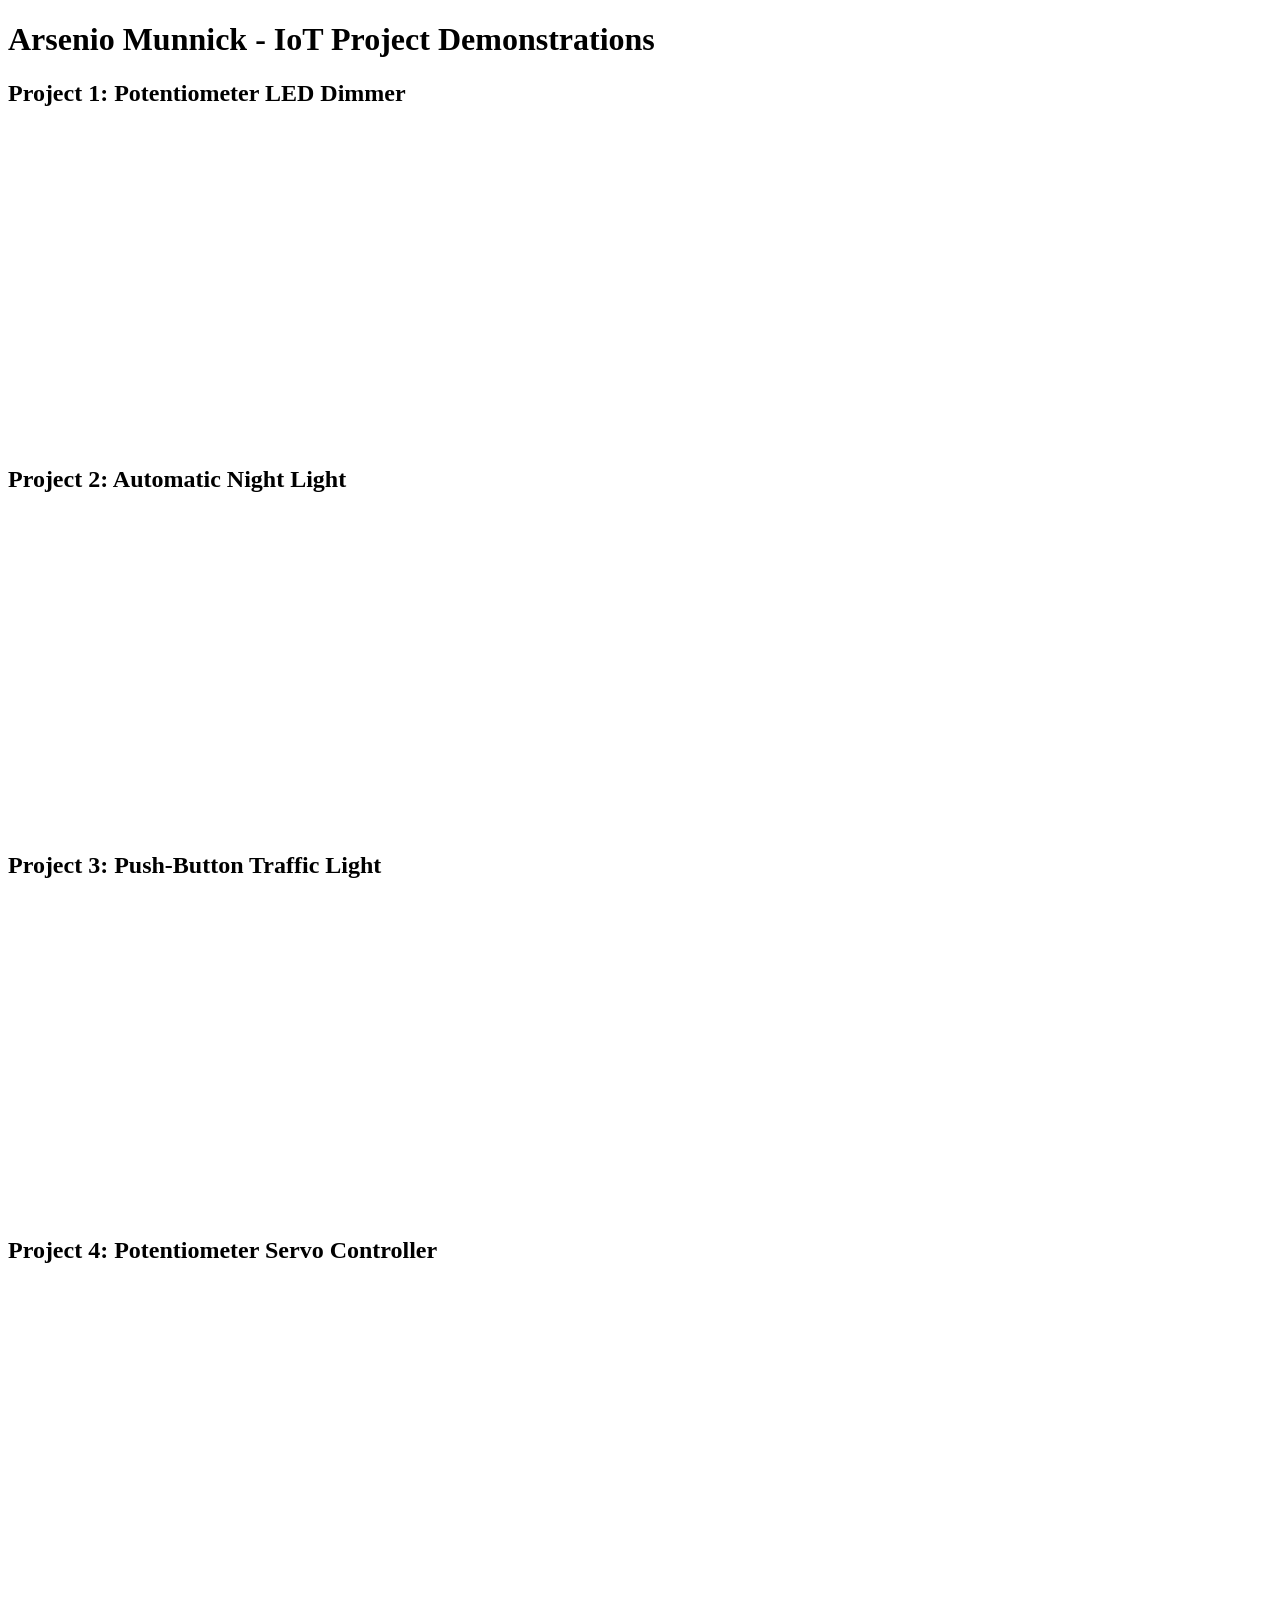
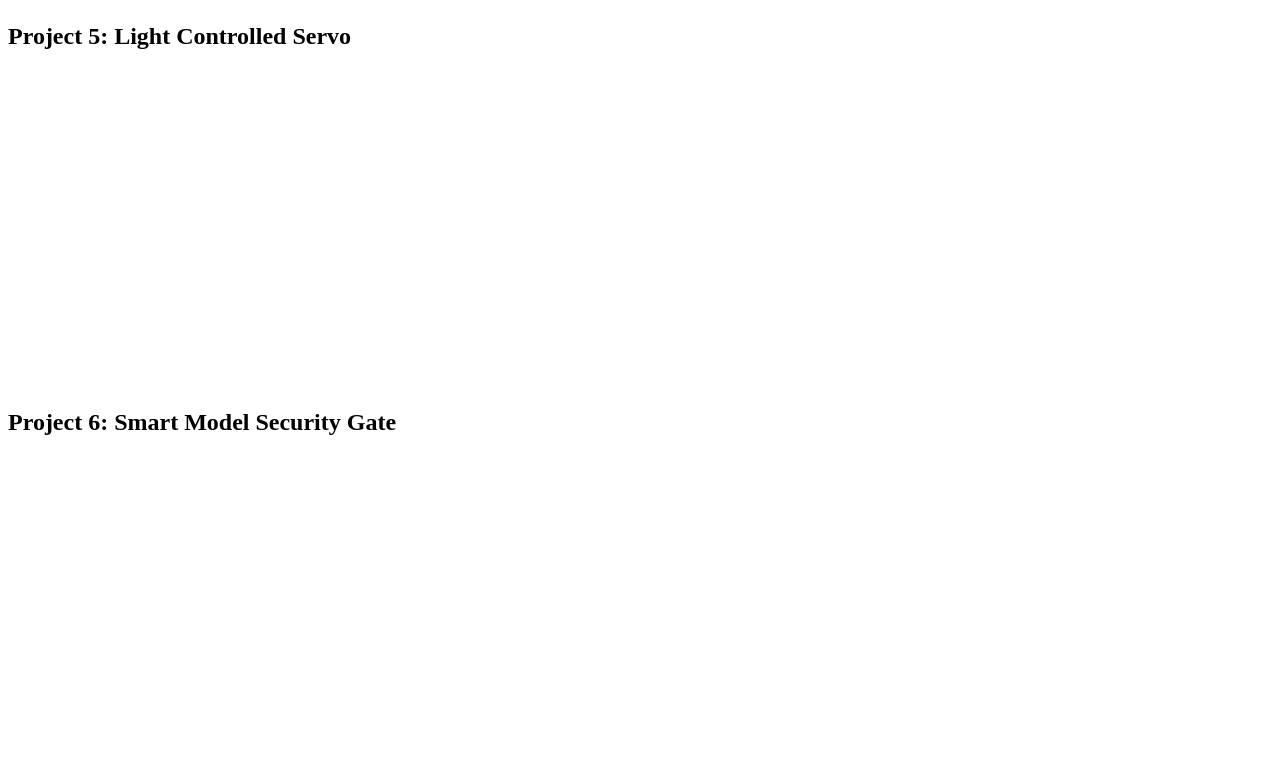
==== member1.html @ d51ea55c "Update site content" ====
<!DOCTYPE html>
<html>
<head>
  <title>Arsenio Munnick - IoT Demos</title>
</head>
<body>
  <h1>Arsenio Munnick - IoT Project Demonstrations</h1>

  <h2>Project 1: Potentiometer LED Dimmer</h2>
  <iframe width="560" height="315" src="https://www.youtube.com/embed/p5Yo44Oh8SM" frameborder="0" allowfullscreen></iframe>

  <h2>Project 2: Automatic Night Light</h2>
  <iframe width="560" height="315" src="https://www.youtube.com/embed/VIDEO_ID" frameborder="0" allowfullscreen></iframe>

  <h2>Project 3: Push-Button Traffic Light</h2>
  <iframe width="560" height="315" src="https://www.youtube.com/embed/VIDEO_ID" frameborder="0" allowfullscreen></iframe>

  <h2>Project 4: Potentiometer Servo Controller</h2>
  <iframe width="560" height="315" src="https://www.youtube.com/embed/p5Yo44Oh8SM" frameborder="0" allowfullscreen></iframe>

  <h2>Project 5: Light Controlled Servo</h2>
  <iframe width="560" height="315" src="https://www.youtube.com/embed/p5Yo44Oh8SM" frameborder="0" allowfullscreen></iframe>

  <h2>Project 6: Smart Model Security Gate</h2>
  <iframe width="560" height="315" src="https://www.youtube.com/embed/p5Yo44Oh8SM" frameborder="0" allowfullscreen></iframe>

  <!-- Repeat for all projects -->
</body>
</html>
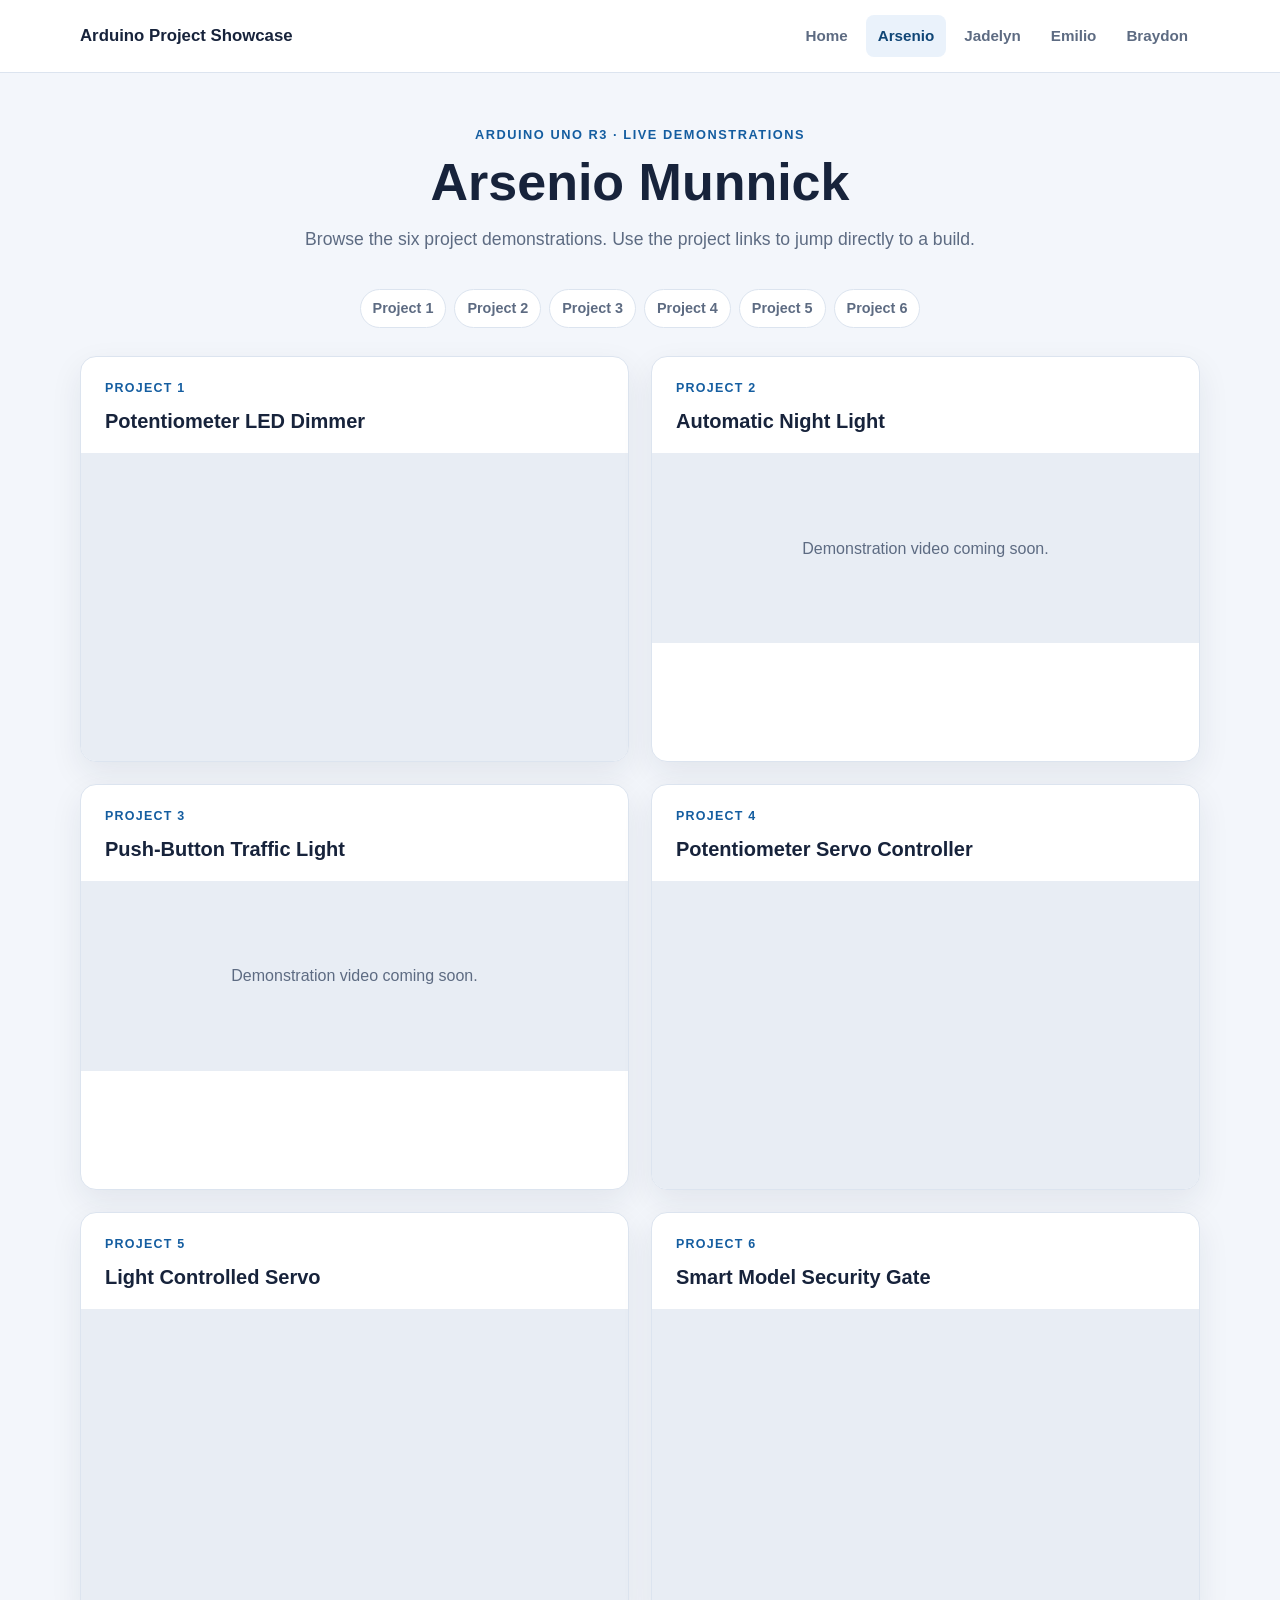
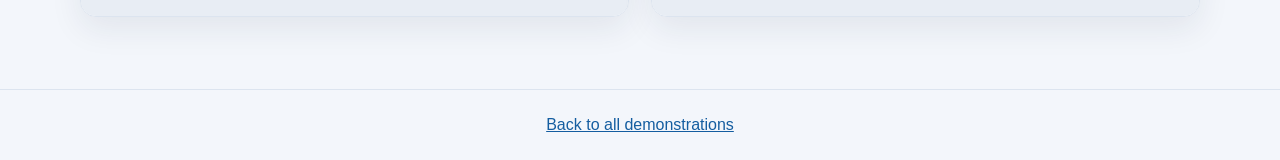
==== commit 2142103e: "Update site content" ====
--- a/member1.html
+++ b/member1.html
@@ -1,29 +1,41 @@
 <!DOCTYPE html>
-<html>
+<html lang="en">
 <head>
-  <title>Arsenio Munnick - IoT Demos</title>
+  <meta charset="UTF-8">
+  <meta name="viewport" content="width=device-width, initial-scale=1">
+  <meta name="description" content="Arsenio Munnick's Arduino Uno R3 project demonstrations.">
+  <title>Arsenio Munnick | Arduino Project Demonstrations</title>
+  <link rel="stylesheet" href="style.css">
+  <script src="app.js" defer></script>
 </head>
 <body>
-  <h1>Arsenio Munnick - IoT Project Demonstrations</h1>
-
-  <h2>Project 1: Potentiometer LED Dimmer</h2>
-  <iframe width="560" height="315" src="https://www.youtube.com/embed/p5Yo44Oh8SM" frameborder="0" allowfullscreen></iframe>
-
-  <h2>Project 2: Automatic Night Light</h2>
-  <iframe width="560" height="315" src="https://www.youtube.com/embed/VIDEO_ID" frameborder="0" allowfullscreen></iframe>
-
-  <h2>Project 3: Push-Button Traffic Light</h2>
-  <iframe width="560" height="315" src="https://www.youtube.com/embed/VIDEO_ID" frameborder="0" allowfullscreen></iframe>
-
-  <h2>Project 4: Potentiometer Servo Controller</h2>
-  <iframe width="560" height="315" src="https://www.youtube.com/embed/p5Yo44Oh8SM" frameborder="0" allowfullscreen></iframe>
-
-  <h2>Project 5: Light Controlled Servo</h2>
-  <iframe width="560" height="315" src="https://www.youtube.com/embed/p5Yo44Oh8SM" frameborder="0" allowfullscreen></iframe>
-
-  <h2>Project 6: Smart Model Security Gate</h2>
-  <iframe width="560" height="315" src="https://www.youtube.com/embed/p5Yo44Oh8SM" frameborder="0" allowfullscreen></iframe>
-
-  <!-- Repeat for all projects -->
+  <header class="site-header">
+    <div class="header-inner">
+      <a class="brand" href="index.html">Arduino Project Showcase</a>
+      <button class="menu-toggle" type="button" aria-expanded="false" aria-controls="site-navigation">Menu</button>
+      <nav class="site-nav" id="site-navigation" aria-label="Main navigation">
+        <a href="index.html">Home</a><a href="member1.html">Arsenio</a><a href="member2.html">Jadelyn</a><a href="member3.html">Emilio</a><a href="member4.html">Braydon</a>
+      </nav>
+    </div>
+  </header>
+  <main class="page-shell">
+    <section class="page-intro" aria-labelledby="page-title">
+      <p class="eyebrow">Arduino Uno R3 · Live demonstrations</p>
+      <h1 id="page-title">Arsenio Munnick</h1>
+      <p>Browse the six project demonstrations. Use the project links to jump directly to a build.</p>
+    </section>
+    <nav class="project-nav" aria-label="Jump to a project">
+      <a href="#project-1">Project 1</a><a href="#project-2">Project 2</a><a href="#project-3">Project 3</a><a href="#project-4">Project 4</a><a href="#project-5">Project 5</a><a href="#project-6">Project 6</a>
+    </nav>
+    <section class="project-list" aria-label="Project demonstrations">
+      <article class="project-card" id="project-1"><div class="project-copy"><p class="project-number">Project 1</p><h2>Potentiometer LED Dimmer</h2></div><iframe class="video-frame" src="https://www.youtube.com/embed/p5Yo44Oh8SM" title="Potentiometer LED Dimmer demonstration" loading="lazy" allowfullscreen></iframe></article>
+      <article class="project-card" id="project-2"><div class="project-copy"><p class="project-number">Project 2</p><h2>Automatic Night Light</h2></div><div class="video-placeholder">Demonstration video coming soon.</div></article>
+      <article class="project-card" id="project-3"><div class="project-copy"><p class="project-number">Project 3</p><h2>Push-Button Traffic Light</h2></div><div class="video-placeholder">Demonstration video coming soon.</div></article>
+      <article class="project-card" id="project-4"><div class="project-copy"><p class="project-number">Project 4</p><h2>Potentiometer Servo Controller</h2></div><iframe class="video-frame" src="https://www.youtube.com/embed/p5Yo44Oh8SM" title="Potentiometer Servo Controller demonstration" loading="lazy" allowfullscreen></iframe></article>
+      <article class="project-card" id="project-5"><div class="project-copy"><p class="project-number">Project 5</p><h2>Light Controlled Servo</h2></div><iframe class="video-frame" src="https://www.youtube.com/embed/p5Yo44Oh8SM" title="Light Controlled Servo demonstration" loading="lazy" allowfullscreen></iframe></article>
+      <article class="project-card" id="project-6"><div class="project-copy"><p class="project-number">Project 6</p><h2>Smart Model Security Gate</h2></div><iframe class="video-frame" src="https://www.youtube.com/embed/p5Yo44Oh8SM" title="Smart Model Security Gate demonstration" loading="lazy" allowfullscreen></iframe></article>
+    </section>
+  </main>
+  <footer class="site-footer"><p><a href="index.html">Back to all demonstrations</a></p></footer>
 </body>
 </html>
--- a/style.css
+++ b/style.css
@@ -0,0 +1,339 @@
+:root {
+  color-scheme: light;
+  --color-ink: #17233b;
+  --color-muted: #5d6b82;
+  --color-primary: #145da0;
+  --color-primary-dark: #104676;
+  --color-surface: #ffffff;
+  --color-background: #f3f6fb;
+  --color-border: #dce4ef;
+  --shadow-card: 0 12px 32px rgba(23, 35, 59, 0.08);
+}
+
+* {
+  box-sizing: border-box;
+}
+
+html {
+  scroll-behavior: smooth;
+  scroll-padding-top: 6rem;
+}
+
+body {
+  min-width: 320px;
+  margin: 0;
+  background: var(--color-background);
+  color: var(--color-ink);
+  font-family: Arial, sans-serif;
+  line-height: 1.6;
+}
+
+a {
+  color: var(--color-primary);
+}
+
+a:focus-visible,
+button:focus-visible {
+  outline: 3px solid #f4b942;
+  outline-offset: 3px;
+}
+
+.site-header {
+  position: sticky;
+  z-index: 10;
+  top: 0;
+  border-bottom: 1px solid var(--color-border);
+  background: rgba(255, 255, 255, 0.96);
+  backdrop-filter: blur(12px);
+}
+
+.header-inner {
+  display: flex;
+  width: min(1120px, calc(100% - 40px));
+  min-height: 72px;
+  align-items: center;
+  justify-content: space-between;
+  gap: 24px;
+  margin: 0 auto;
+}
+
+.brand {
+  color: var(--color-ink);
+  font-size: 1.05rem;
+  font-weight: 700;
+  text-decoration: none;
+}
+
+.menu-toggle {
+  display: none;
+  border: 1px solid var(--color-border);
+  border-radius: 8px;
+  padding: 8px 12px;
+  background: var(--color-surface);
+  color: var(--color-ink);
+  font: inherit;
+  font-weight: 700;
+  cursor: pointer;
+}
+
+.site-nav {
+  display: flex;
+  align-items: center;
+  gap: 6px;
+}
+
+.site-nav a {
+  border-radius: 8px;
+  padding: 9px 12px;
+  color: var(--color-muted);
+  font-size: 0.95rem;
+  font-weight: 700;
+  text-decoration: none;
+}
+
+.site-nav a:hover,
+.site-nav a[aria-current="page"] {
+  background: #eaf2fb;
+  color: var(--color-primary-dark);
+}
+
+.page-shell {
+  width: min(1120px, calc(100% - 40px));
+  margin: 0 auto;
+  padding: 52px 0 72px;
+}
+
+.page-intro {
+  max-width: 760px;
+  margin: 0 auto 36px;
+  text-align: center;
+}
+
+.eyebrow {
+  margin: 0 0 8px;
+  color: var(--color-primary);
+  font-size: 0.8rem;
+  font-weight: 700;
+  letter-spacing: 0.12em;
+  text-transform: uppercase;
+}
+
+h1,
+h2,
+h3,
+p {
+  margin-top: 0;
+}
+
+h1 {
+  margin-bottom: 12px;
+  font-size: clamp(2rem, 5vw, 3.25rem);
+  line-height: 1.15;
+}
+
+.page-intro > p:last-child {
+  margin-bottom: 0;
+  color: var(--color-muted);
+  font-size: 1.1rem;
+}
+
+.member-grid {
+  display: grid;
+  grid-template-columns: repeat(auto-fit, minmax(min(100%, 235px), 1fr));
+  gap: 22px;
+}
+
+.member-card,
+.project-card {
+  border: 1px solid var(--color-border);
+  border-radius: 16px;
+  background: var(--color-surface);
+  box-shadow: var(--shadow-card);
+}
+
+.member-card {
+  display: flex;
+  min-height: 240px;
+  flex-direction: column;
+  align-items: flex-start;
+  padding: 24px;
+  transition: transform 180ms ease, box-shadow 180ms ease;
+}
+
+.member-card:hover {
+  transform: translateY(-4px);
+  box-shadow: 0 18px 38px rgba(23, 35, 59, 0.13);
+}
+
+.member-avatar {
+  display: grid;
+  width: 56px;
+  height: 56px;
+  place-items: center;
+  margin-bottom: 20px;
+  border-radius: 50%;
+  background: #eaf2fb;
+  color: var(--color-primary-dark);
+  font-size: 1.1rem;
+  font-weight: 700;
+}
+
+.member-card h2 {
+  margin-bottom: 6px;
+  font-size: 1.25rem;
+}
+
+.member-card p {
+  margin-bottom: 20px;
+  color: var(--color-muted);
+}
+
+.button-link {
+  display: inline-flex;
+  min-height: 44px;
+  align-items: center;
+  justify-content: center;
+  margin-top: auto;
+  border-radius: 8px;
+  padding: 10px 16px;
+  background: var(--color-primary);
+  color: #ffffff;
+  font-weight: 700;
+  text-decoration: none;
+  transition: background 160ms ease;
+}
+
+.button-link:hover {
+  background: var(--color-primary-dark);
+}
+
+.project-nav {
+  display: flex;
+  flex-wrap: wrap;
+  justify-content: center;
+  gap: 8px;
+  margin: 0 0 28px;
+}
+
+.project-nav a {
+  border: 1px solid var(--color-border);
+  border-radius: 999px;
+  padding: 7px 12px;
+  background: var(--color-surface);
+  color: var(--color-muted);
+  font-size: 0.9rem;
+  font-weight: 700;
+  text-decoration: none;
+}
+
+.project-nav a:hover {
+  border-color: var(--color-primary);
+  color: var(--color-primary-dark);
+}
+
+.project-list {
+  display: grid;
+  grid-template-columns: repeat(2, minmax(0, 1fr));
+  gap: 22px;
+}
+
+.project-card {
+  overflow: hidden;
+  scroll-margin-top: 100px;
+}
+
+.project-copy {
+  padding: 22px 24px 16px;
+}
+
+.project-copy h2 {
+  margin-bottom: 0;
+  font-size: 1.25rem;
+}
+
+.project-number {
+  margin-bottom: 6px;
+  color: var(--color-primary);
+  font-size: 0.78rem;
+  font-weight: 700;
+  letter-spacing: 0.1em;
+  text-transform: uppercase;
+}
+
+.video-frame {
+  display: block;
+  width: 100%;
+  aspect-ratio: 16 / 9;
+  border: 0;
+  background: #e8edf4;
+}
+
+.video-placeholder {
+  display: grid;
+  min-height: 190px;
+  place-items: center;
+  padding: 24px;
+  background: #e8edf4;
+  color: var(--color-muted);
+  text-align: center;
+}
+
+.site-footer {
+  border-top: 1px solid var(--color-border);
+  padding: 22px 20px;
+  color: var(--color-muted);
+  text-align: center;
+}
+
+.site-footer p {
+  margin: 0;
+}
+
+@media (max-width: 700px) {
+  .header-inner {
+    min-height: 64px;
+  }
+
+  .menu-toggle {
+    display: inline-flex;
+  }
+
+  .site-nav {
+    position: absolute;
+    top: calc(100% + 1px);
+    right: 0;
+    left: 0;
+    display: none;
+    align-items: stretch;
+    flex-direction: column;
+    gap: 2px;
+    border-bottom: 1px solid var(--color-border);
+    padding: 10px 20px 14px;
+    background: var(--color-surface);
+  }
+
+  .site-nav.is-open {
+    display: flex;
+  }
+
+  .site-nav a {
+    padding: 11px 12px;
+  }
+
+  .page-shell {
+    padding-top: 38px;
+  }
+
+  .project-list {
+    grid-template-columns: 1fr;
+  }
+}
+
+@media (prefers-reduced-motion: reduce) {
+  *,
+  *::before,
+  *::after {
+    scroll-behavior: auto !important;
+    transition-duration: 0.01ms !important;
+  }
+}
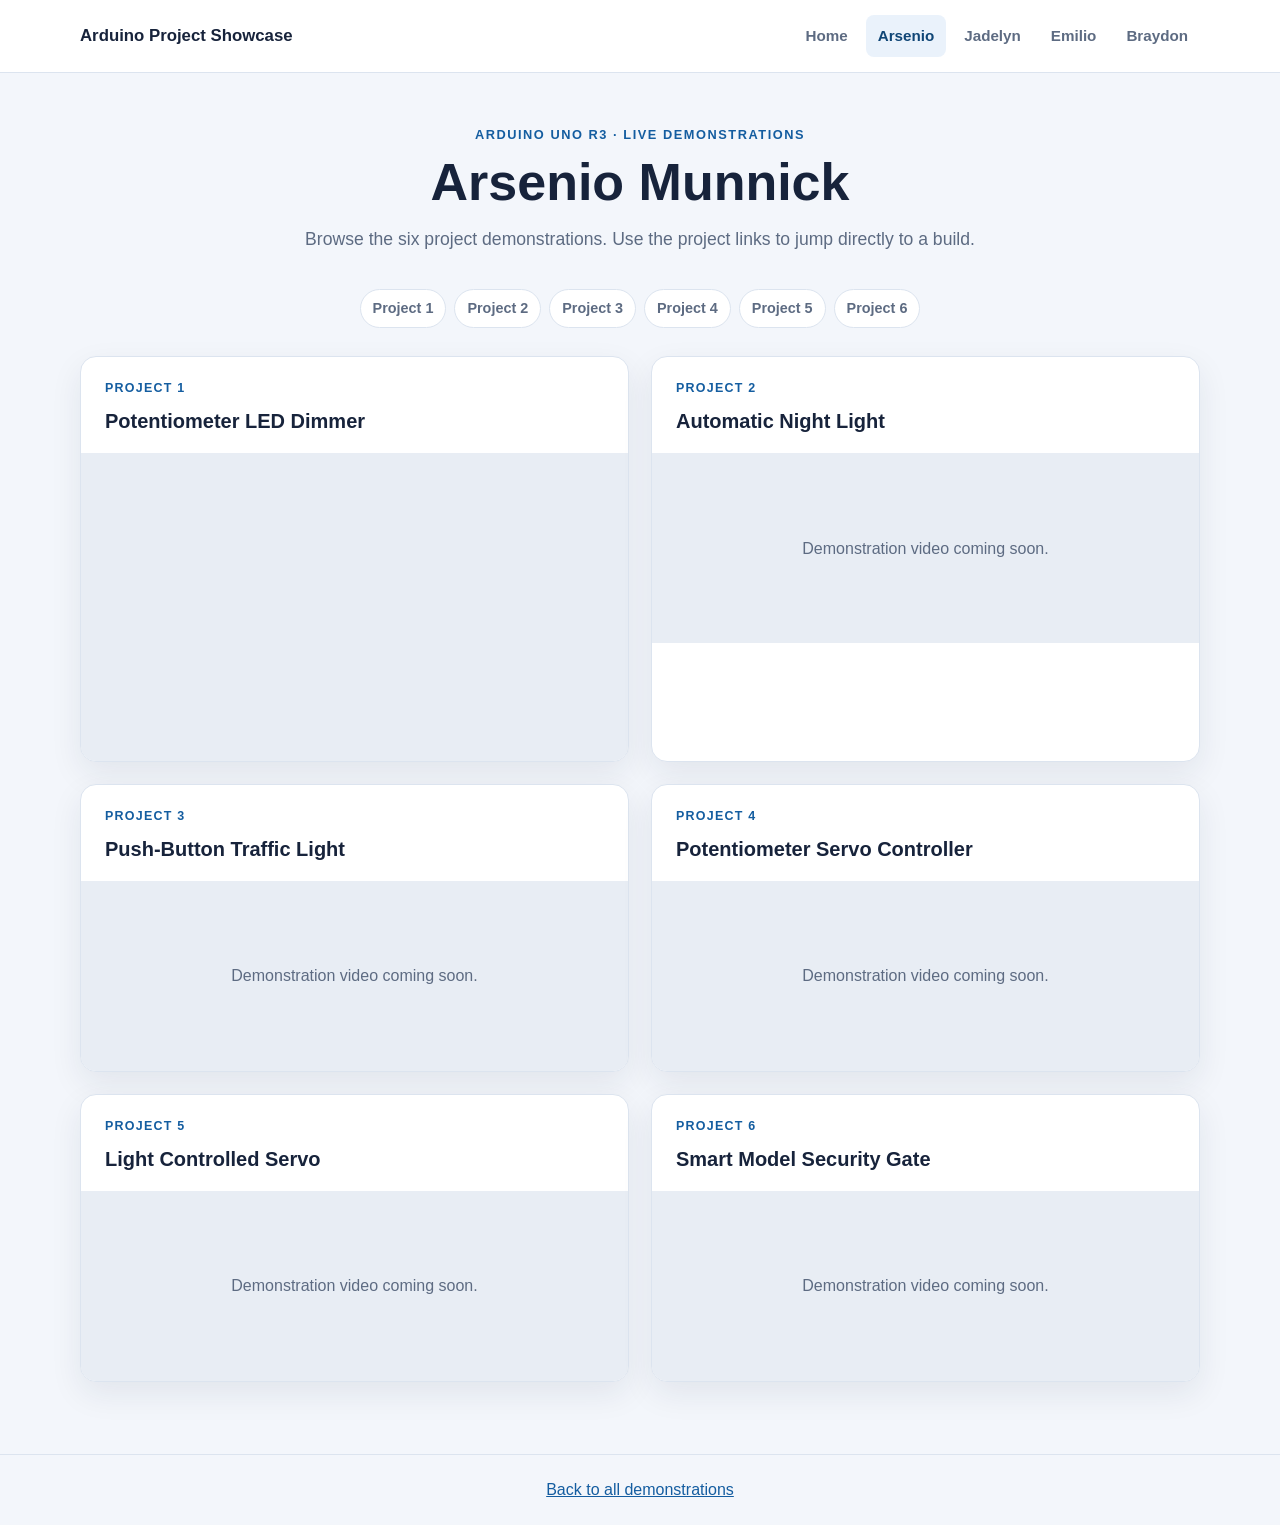
==== commit 5142adb2: "Update site content" ====
--- a/member1.html
+++ b/member1.html
@@ -31,9 +31,9 @@
       <article class="project-card" id="project-1"><div class="project-copy"><p class="project-number">Project 1</p><h2>Potentiometer LED Dimmer</h2></div><iframe class="video-frame" src="https://www.youtube.com/embed/p5Yo44Oh8SM" title="Potentiometer LED Dimmer demonstration" loading="lazy" allowfullscreen></iframe></article>
       <article class="project-card" id="project-2"><div class="project-copy"><p class="project-number">Project 2</p><h2>Automatic Night Light</h2></div><div class="video-placeholder">Demonstration video coming soon.</div></article>
       <article class="project-card" id="project-3"><div class="project-copy"><p class="project-number">Project 3</p><h2>Push-Button Traffic Light</h2></div><div class="video-placeholder">Demonstration video coming soon.</div></article>
-      <article class="project-card" id="project-4"><div class="project-copy"><p class="project-number">Project 4</p><h2>Potentiometer Servo Controller</h2></div><iframe class="video-frame" src="https://www.youtube.com/embed/p5Yo44Oh8SM" title="Potentiometer Servo Controller demonstration" loading="lazy" allowfullscreen></iframe></article>
-      <article class="project-card" id="project-5"><div class="project-copy"><p class="project-number">Project 5</p><h2>Light Controlled Servo</h2></div><iframe class="video-frame" src="https://www.youtube.com/embed/p5Yo44Oh8SM" title="Light Controlled Servo demonstration" loading="lazy" allowfullscreen></iframe></article>
-      <article class="project-card" id="project-6"><div class="project-copy"><p class="project-number">Project 6</p><h2>Smart Model Security Gate</h2></div><iframe class="video-frame" src="https://www.youtube.com/embed/p5Yo44Oh8SM" title="Smart Model Security Gate demonstration" loading="lazy" allowfullscreen></iframe></article>
+      <article class="project-card" id="project-4"><div class="project-copy"><p class="project-number">Project 4</p><h2>Potentiometer Servo Controller</h2></div></div><div class="video-placeholder">Demonstration video coming soon.</div></article>
+      <article class="project-card" id="project-5"><div class="project-copy"><p class="project-number">Project 5</p><h2>Light Controlled Servo</h2></div></div><div class="video-placeholder">Demonstration video coming soon.</div></article>
+      <article class="project-card" id="project-6"><div class="project-copy"><p class="project-number">Project 6</p><h2>Smart Model Security Gate</h2></div></div><div class="video-placeholder">Demonstration video coming soon.</div></article>
     </section>
   </main>
   <footer class="site-footer"><p><a href="index.html">Back to all demonstrations</a></p></footer>
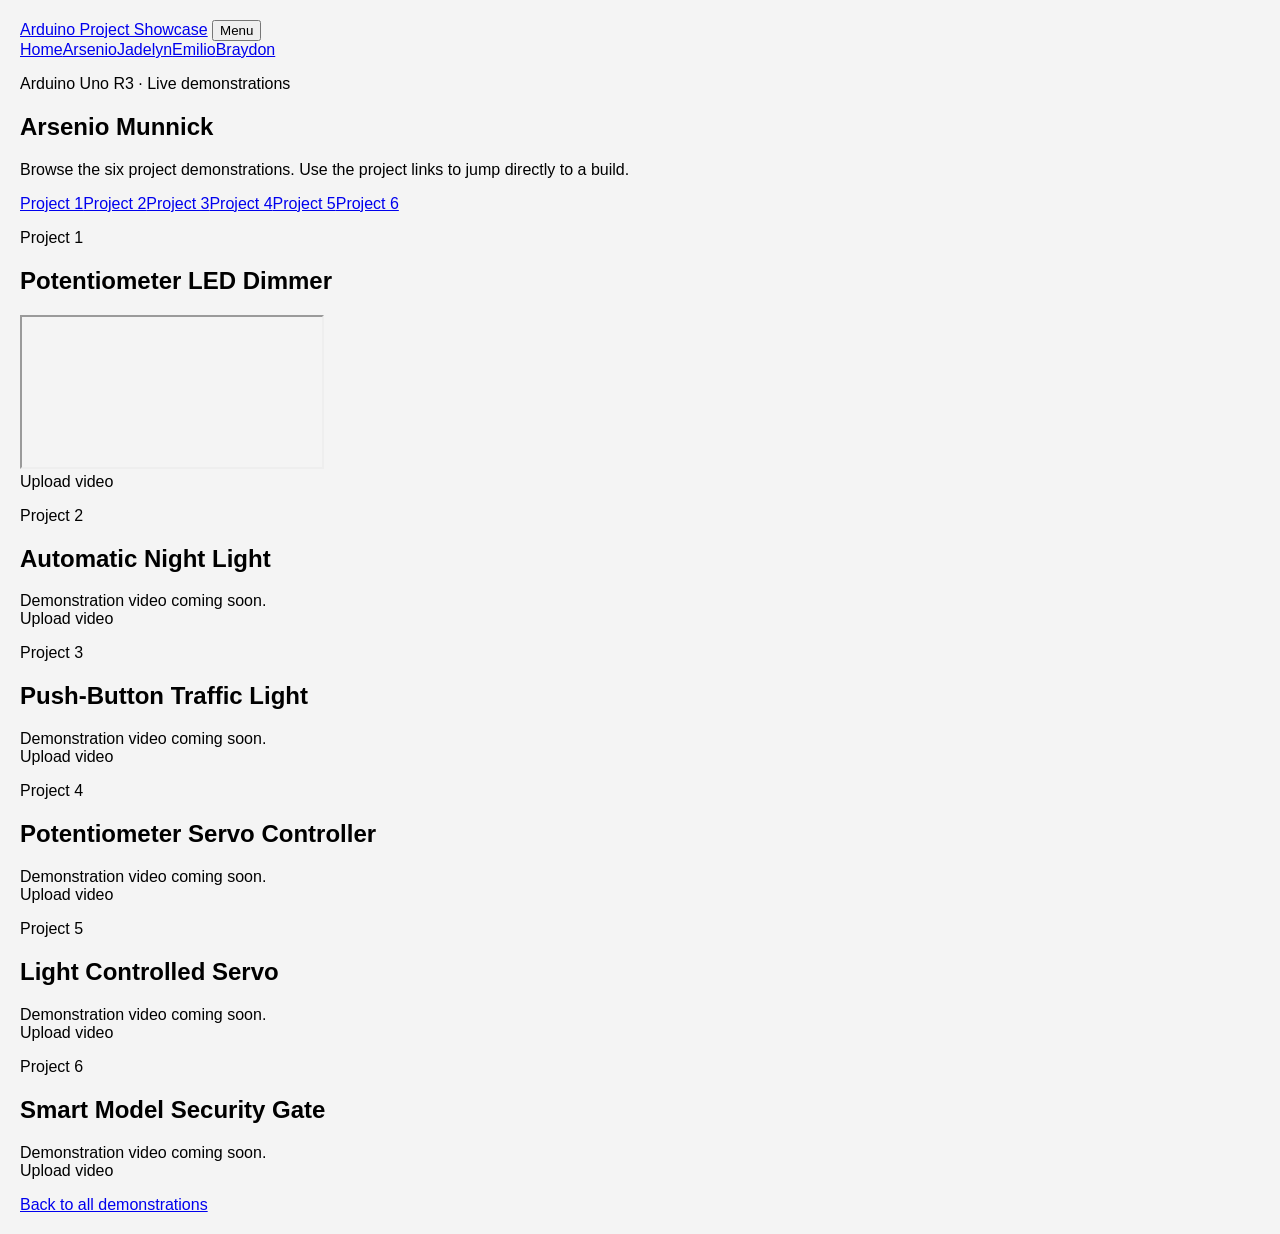
==== commit c815a406: "Restore original site hub; add browser-demo member upload support (IndexedDB) and admin add-member U" ====
--- a/member1.html
+++ b/member1.html
@@ -37,5 +37,6 @@
     </section>
   </main>
   <footer class="site-footer"><p><a href="index.html">Back to all demonstrations</a></p></footer>
+  <script src="member-uploader.js" data-member="Arsenio Munnick" defer></script>
 </body>
 </html>
--- a/style.css
+++ b/style.css
@@ -1,339 +1,104 @@
-:root {
-  color-scheme: light;
-  --color-ink: #17233b;
-  --color-muted: #5d6b82;
-  --color-primary: #145da0;
-  --color-primary-dark: #104676;
-  --color-surface: #ffffff;
-  --color-background: #f3f6fb;
-  --color-border: #dce4ef;
-  --shadow-card: 0 12px 32px rgba(23, 35, 59, 0.08);
+body {
+  font-family: Arial, sans-serif;
+  background: #f4f4f4;
+  margin: 20px;
 }
 
-* {
-  box-sizing: border-box;
+.admin-panel {
+  background: #fff;
+  border: 1px solid #ddd;
+  border-radius: 10px;
+  padding: 20px;
+  margin-bottom: 20px;
 }
 
-html {
-  scroll-behavior: smooth;
-  scroll-padding-top: 6rem;
+.admin-panel form {
+  display: flex;
+  gap: 10px;
+  flex-wrap: wrap;
 }
 
-body {
-  min-width: 320px;
-  margin: 0;
-  background: var(--color-background);
-  color: var(--color-ink);
-  font-family: Arial, sans-serif;
-  line-height: 1.6;
+.admin-panel input {
+  flex: 1 1 220px;
+  min-height: 40px;
+  padding: 8px 12px;
+  border: 1px solid #ccc;
+  border-radius: 6px;
 }
 
-a {
-  color: var(--color-primary);
+.admin-panel button,
+.upload-label {
+  background: #007acc;
+  color: white;
+  border: none;
+  border-radius: 6px;
+  padding: 10px 16px;
+  cursor: pointer;
+  font-weight: bold;
 }
 
-a:focus-visible,
-button:focus-visible {
-  outline: 3px solid #f4b942;
-  outline-offset: 3px;
+.card-container {
+  display: flex;
+  flex-wrap: wrap;
+  gap: 20px;
 }
 
-.site-header {
-  position: sticky;
-  z-index: 10;
-  top: 0;
-  border-bottom: 1px solid var(--color-border);
-  background: rgba(255, 255, 255, 0.96);
-  backdrop-filter: blur(12px);
+.card {
+  background: white;
+  border-radius: 8px;
+  box-shadow: 0 4px 6px rgba(0,0,0,0.1);
+  width: 290px;
+  padding: 20px;
+  text-align: left;
+  transition: transform 0.2s;
 }
 
-.header-inner {
-  display: flex;
-  width: min(1120px, calc(100% - 40px));
-  min-height: 72px;
-  align-items: center;
-  justify-content: space-between;
-  gap: 24px;
-  margin: 0 auto;
+.card:hover {
+  transform: scale(1.02);
 }
 
-.brand {
-  color: var(--color-ink);
-  font-size: 1.05rem;
-  font-weight: 700;
-  text-decoration: none;
+.card h2 {
+  margin-top: 0;
 }
 
-.menu-toggle {
-  display: none;
-  border: 1px solid var(--color-border);
+.video-slot {
+  border-top: 1px solid #eee;
+  margin-top: 16px;
+  padding-top: 12px;
+}
+
+.video-slot h3 {
+  font-size: 1rem;
+  margin: 0 0 10px;
+}
+
+.member-video {
+  width: 100%;
+  max-height: 180px;
   border-radius: 8px;
-  padding: 8px 12px;
-  background: var(--color-surface);
-  color: var(--color-ink);
-  font: inherit;
-  font-weight: 700;
+  background: #ddd;
+  margin-bottom: 10px;
+}
+
+.upload-label {
+  display: inline-block;
+  position: relative;
+  overflow: hidden;
+}
+
+.upload-label input {
+  position: absolute;
+  inset: 0;
+  opacity: 0;
   cursor: pointer;
 }
 
-.site-nav {
-  display: flex;
-  align-items: center;
-  gap: 6px;
-}
-
-.site-nav a {
-  border-radius: 8px;
-  padding: 9px 12px;
-  color: var(--color-muted);
-  font-size: 0.95rem;
-  font-weight: 700;
-  text-decoration: none;
-}
-
-.site-nav a:hover,
-.site-nav a[aria-current="page"] {
-  background: #eaf2fb;
-  color: var(--color-primary-dark);
-}
-
-.page-shell {
-  width: min(1120px, calc(100% - 40px));
-  margin: 0 auto;
-  padding: 52px 0 72px;
-}
-
-.page-intro {
-  max-width: 760px;
-  margin: 0 auto 36px;
-  text-align: center;
-}
-
-.eyebrow {
-  margin: 0 0 8px;
-  color: var(--color-primary);
-  font-size: 0.8rem;
-  font-weight: 700;
-  letter-spacing: 0.12em;
-  text-transform: uppercase;
-}
-
-h1,
-h2,
-h3,
-p {
-  margin-top: 0;
-}
-
-h1 {
-  margin-bottom: 12px;
-  font-size: clamp(2rem, 5vw, 3.25rem);
-  line-height: 1.15;
-}
-
-.page-intro > p:last-child {
-  margin-bottom: 0;
-  color: var(--color-muted);
-  font-size: 1.1rem;
-}
-
-.member-grid {
-  display: grid;
-  grid-template-columns: repeat(auto-fit, minmax(min(100%, 235px), 1fr));
-  gap: 22px;
-}
-
-.member-card,
-.project-card {
-  border: 1px solid var(--color-border);
-  border-radius: 16px;
-  background: var(--color-surface);
-  box-shadow: var(--shadow-card);
-}
-
-.member-card {
-  display: flex;
-  min-height: 240px;
-  flex-direction: column;
-  align-items: flex-start;
-  padding: 24px;
-  transition: transform 180ms ease, box-shadow 180ms ease;
-}
-
-.member-card:hover {
-  transform: translateY(-4px);
-  box-shadow: 0 18px 38px rgba(23, 35, 59, 0.13);
-}
-
-.member-avatar {
-  display: grid;
-  width: 56px;
-  height: 56px;
-  place-items: center;
-  margin-bottom: 20px;
-  border-radius: 50%;
-  background: #eaf2fb;
-  color: var(--color-primary-dark);
-  font-size: 1.1rem;
-  font-weight: 700;
-}
-
-.member-card h2 {
-  margin-bottom: 6px;
-  font-size: 1.25rem;
-}
-
-.member-card p {
-  margin-bottom: 20px;
-  color: var(--color-muted);
-}
-
-.button-link {
-  display: inline-flex;
-  min-height: 44px;
-  align-items: center;
-  justify-content: center;
-  margin-top: auto;
-  border-radius: 8px;
-  padding: 10px 16px;
-  background: var(--color-primary);
-  color: #ffffff;
-  font-weight: 700;
-  text-decoration: none;
-  transition: background 160ms ease;
-}
-
-.button-link:hover {
-  background: var(--color-primary-dark);
-}
-
-.project-nav {
-  display: flex;
-  flex-wrap: wrap;
-  justify-content: center;
-  gap: 8px;
-  margin: 0 0 28px;
-}
-
-.project-nav a {
-  border: 1px solid var(--color-border);
-  border-radius: 999px;
-  padding: 7px 12px;
-  background: var(--color-surface);
-  color: var(--color-muted);
-  font-size: 0.9rem;
-  font-weight: 700;
-  text-decoration: none;
-}
-
-.project-nav a:hover {
-  border-color: var(--color-primary);
-  color: var(--color-primary-dark);
-}
-
-.project-list {
-  display: grid;
-  grid-template-columns: repeat(2, minmax(0, 1fr));
-  gap: 22px;
-}
-
-.project-card {
-  overflow: hidden;
-  scroll-margin-top: 100px;
-}
-
-.project-copy {
-  padding: 22px 24px 16px;
-}
-
-.project-copy h2 {
-  margin-bottom: 0;
-  font-size: 1.25rem;
-}
-
-.project-number {
-  margin-bottom: 6px;
-  color: var(--color-primary);
-  font-size: 0.78rem;
-  font-weight: 700;
-  letter-spacing: 0.1em;
-  text-transform: uppercase;
-}
-
-.video-frame {
-  display: block;
-  width: 100%;
-  aspect-ratio: 16 / 9;
-  border: 0;
-  background: #e8edf4;
-}
-
-.video-placeholder {
-  display: grid;
-  min-height: 190px;
-  place-items: center;
-  padding: 24px;
-  background: #e8edf4;
-  color: var(--color-muted);
-  text-align: center;
-}
-
-.site-footer {
-  border-top: 1px solid var(--color-border);
-  padding: 22px 20px;
-  color: var(--color-muted);
-  text-align: center;
-}
-
-.site-footer p {
-  margin: 0;
-}
-
-@media (max-width: 700px) {
-  .header-inner {
-    min-height: 64px;
+@media (max-width: 600px) {
+  .card {
+    width: 100%;
   }
 
-  .menu-toggle {
-    display: inline-flex;
-  }
-
-  .site-nav {
-    position: absolute;
-    top: calc(100% + 1px);
-    right: 0;
-    left: 0;
-    display: none;
-    align-items: stretch;
+  .admin-panel form {
     flex-direction: column;
-    gap: 2px;
-    border-bottom: 1px solid var(--color-border);
-    padding: 10px 20px 14px;
-    background: var(--color-surface);
-  }
-
-  .site-nav.is-open {
-    display: flex;
-  }
-
-  .site-nav a {
-    padding: 11px 12px;
-  }
-
-  .page-shell {
-    padding-top: 38px;
-  }
-
-  .project-list {
-    grid-template-columns: 1fr;
   }
 }
-
-@media (prefers-reduced-motion: reduce) {
-  *,
-  *::before,
-  *::after {
-    scroll-behavior: auto !important;
-    transition-duration: 0.01ms !important;
-  }
-}
